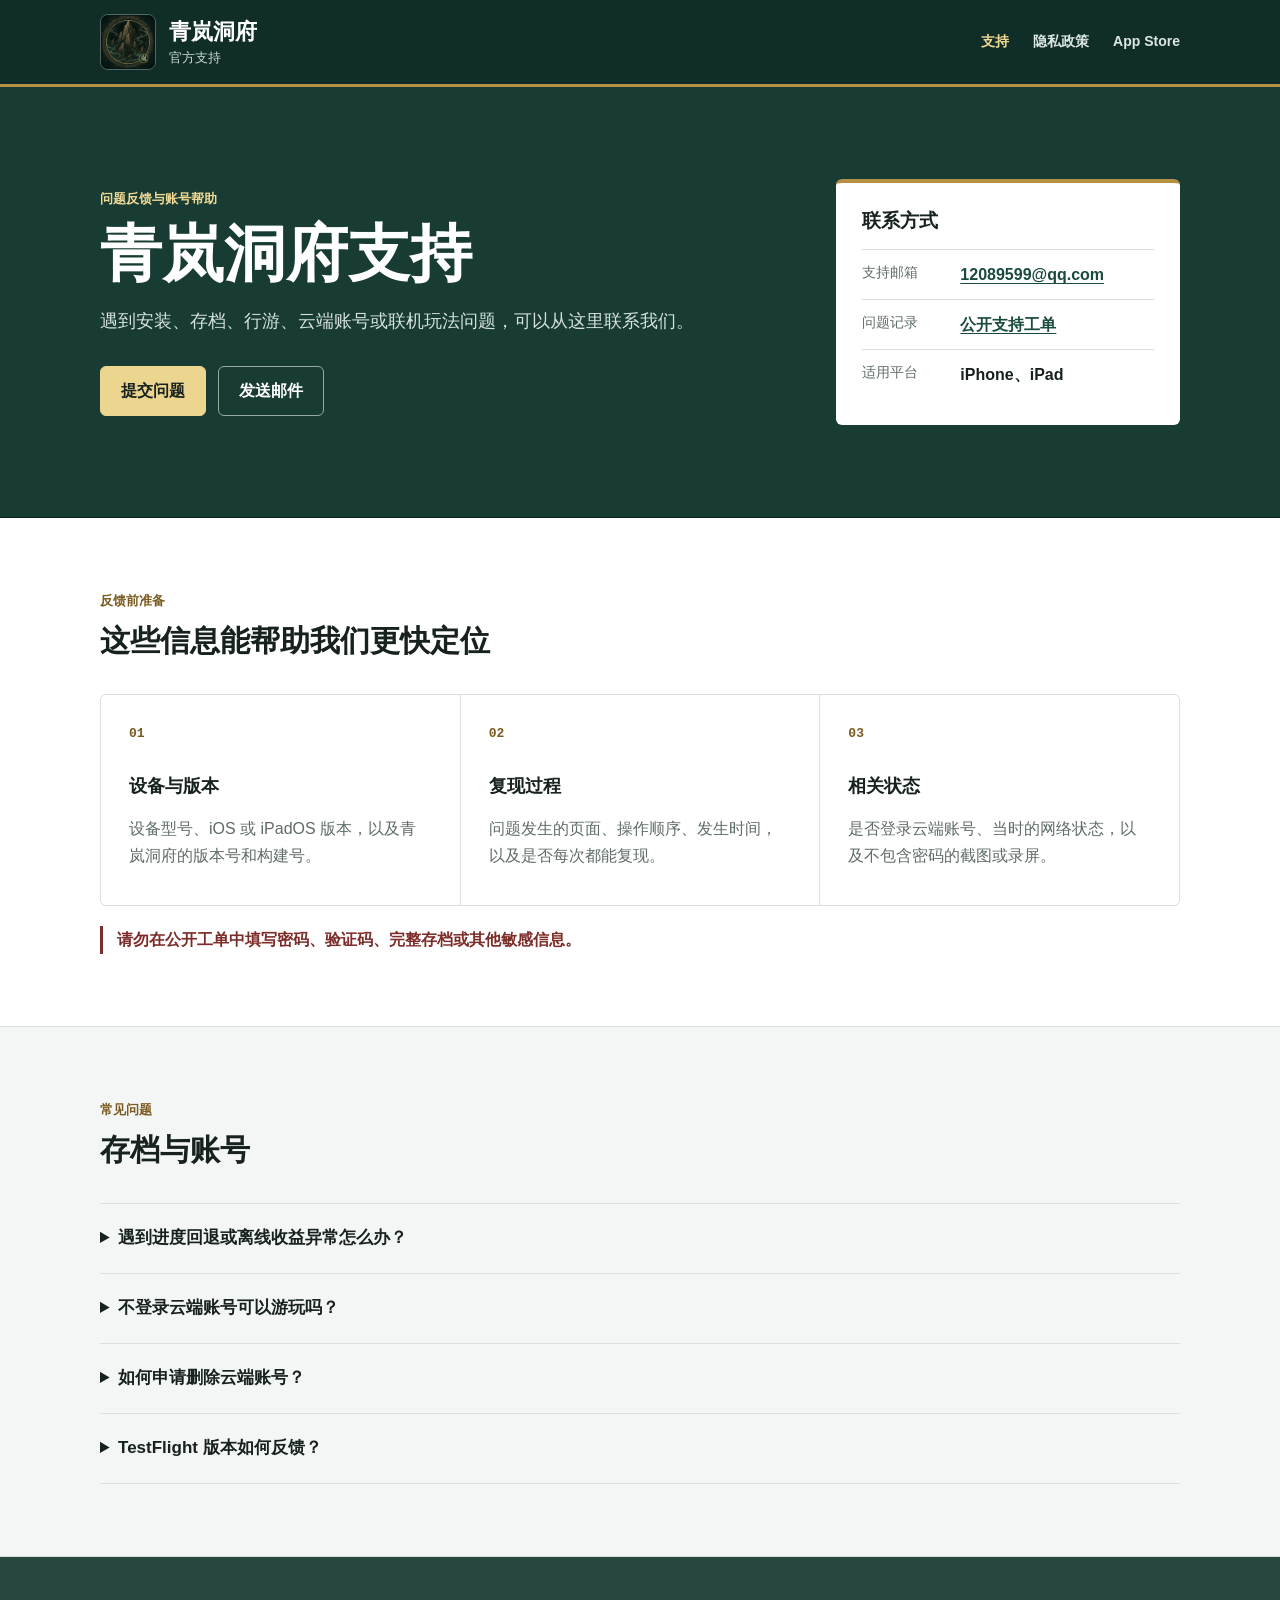
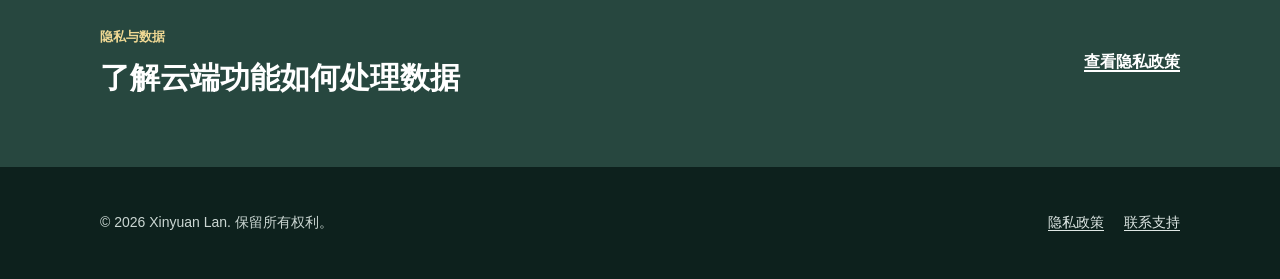
==== index.html @ 99aac1f6 "Publish Qinglan Cave support site" ====
<!DOCTYPE html>
<html lang="zh-CN">
  <head>
    <meta charset="utf-8">
    <meta name="viewport" content="width=device-width, initial-scale=1">
    <meta name="theme-color" content="#102d28">
    <meta
      name="description"
      content="青岚洞府官方支持：问题反馈、账号删除、存档与云端功能帮助。"
    >
    <meta property="og:title" content="青岚洞府支持">
    <meta
      property="og:description"
      content="青岚洞府官方支持、问题反馈与隐私政策。"
    >
    <meta property="og:type" content="website">
    <meta
      property="og:url"
      content="https://12089599-hash.github.io/qinglan-support/"
    >
    <meta
      property="og:image"
      content="https://12089599-hash.github.io/qinglan-support/assets/app-icon.png"
    >
    <link rel="canonical" href="https://12089599-hash.github.io/qinglan-support/">
    <link rel="icon" href="assets/app-icon.png">
    <link rel="apple-touch-icon" href="assets/apple-touch-icon.png">
    <link rel="stylesheet" href="styles.css">
    <title>青岚洞府支持</title>
  </head>
  <body>
    <header class="site-header">
      <div class="shell header-inner">
        <a class="brand" href="./" aria-label="青岚洞府支持首页">
          <img src="assets/app-icon.png" alt="" width="56" height="56">
          <span>
            <strong>青岚洞府</strong>
            <small>官方支持</small>
          </span>
        </a>
        <nav aria-label="主要导航">
          <a aria-current="page" href="./">支持</a>
          <a href="privacy/">隐私政策</a>
          <a href="https://apps.apple.com/cn/app/id6768583630">App Store</a>
        </nav>
      </div>
    </header>

    <main>
      <section class="intro-band">
        <div class="shell intro-grid">
          <div>
            <p class="eyebrow">问题反馈与账号帮助</p>
            <h1>青岚洞府支持</h1>
            <p class="lead">
              遇到安装、存档、行游、云端账号或联机玩法问题，可以从这里联系我们。
            </p>
            <div class="actions">
              <a
                class="button button-primary"
                href="https://github.com/12089599-hash/qinglan-support/issues/new/choose"
              >提交问题</a>
              <a class="button button-secondary" href="mailto:12089599@qq.com">发送邮件</a>
            </div>
          </div>
          <aside class="contact-panel" aria-labelledby="contact-title">
            <h2 id="contact-title">联系方式</h2>
            <dl>
              <div>
                <dt>支持邮箱</dt>
                <dd><a href="mailto:12089599@qq.com">12089599@qq.com</a></dd>
              </div>
              <div>
                <dt>问题记录</dt>
                <dd>
                  <a href="https://github.com/12089599-hash/qinglan-support/issues">
                    公开支持工单
                  </a>
                </dd>
              </div>
              <div>
                <dt>适用平台</dt>
                <dd>iPhone、iPad</dd>
              </div>
            </dl>
          </aside>
        </div>
      </section>

      <section class="content-band" aria-labelledby="report-title">
        <div class="shell">
          <div class="section-heading">
            <p class="eyebrow">反馈前准备</p>
            <h2 id="report-title">这些信息能帮助我们更快定位</h2>
          </div>
          <div class="detail-grid">
            <article>
              <span class="step">01</span>
              <h3>设备与版本</h3>
              <p>设备型号、iOS 或 iPadOS 版本，以及青岚洞府的版本号和构建号。</p>
            </article>
            <article>
              <span class="step">02</span>
              <h3>复现过程</h3>
              <p>问题发生的页面、操作顺序、发生时间，以及是否每次都能复现。</p>
            </article>
            <article>
              <span class="step">03</span>
              <h3>相关状态</h3>
              <p>是否登录云端账号、当时的网络状态，以及不包含密码的截图或录屏。</p>
            </article>
          </div>
          <p class="security-note">
            请勿在公开工单中填写密码、验证码、完整存档或其他敏感信息。
          </p>
        </div>
      </section>

      <section class="content-band content-band-muted" aria-labelledby="common-title">
        <div class="shell">
          <div class="section-heading">
            <p class="eyebrow">常见问题</p>
            <h2 id="common-title">存档与账号</h2>
          </div>
          <div class="faq-list">
            <details>
              <summary>遇到进度回退或离线收益异常怎么办？</summary>
              <p>
                暂时不要卸载 App，也不要反复覆盖云端存档。记录问题发生时间、最后一次正常进度和是否登录云端账号，然后通过支持工单联系我们。
              </p>
            </details>
            <details>
              <summary>不登录云端账号可以游玩吗？</summary>
              <p>
                可以。核心玩法支持本地游玩；云端账号用于备份、恢复、排行榜、问剑及其他在线功能。
              </p>
            </details>
            <details>
              <summary>如何申请删除云端账号？</summary>
              <p>
                可以在游戏内“山门 / 日志”的云端账号区域提交删除申请，也可以使用注册邮箱联系支持邮箱。我们会核验请求并处理账号及相关云端数据。
              </p>
            </details>
            <details>
              <summary>TestFlight 版本如何反馈？</summary>
              <p>
                请在反馈中注明 TestFlight 构建号。可以使用 TestFlight 自带反馈入口，也可以提交公开支持工单；涉及账号信息时请改用支持邮箱。
              </p>
            </details>
          </div>
        </div>
      </section>

      <section class="policy-band">
        <div class="shell policy-row">
          <div>
            <p class="eyebrow">隐私与数据</p>
            <h2>了解云端功能如何处理数据</h2>
          </div>
          <a class="text-link" href="privacy/">查看隐私政策</a>
        </div>
      </section>
    </main>

    <footer>
      <div class="shell footer-inner">
        <p>© 2026 Xinyuan Lan. 保留所有权利。</p>
        <div>
          <a href="privacy/">隐私政策</a>
          <a href="mailto:12089599@qq.com">联系支持</a>
        </div>
      </div>
    </footer>
  </body>
</html>
---- styles.css ----
:root {
  color-scheme: light;
  --ink: #17221f;
  --muted: #5f6c68;
  --forest: #102d28;
  --forest-light: #1b4a40;
  --gold: #b69043;
  --gold-dark: #7a5a1f;
  --paper: #ffffff;
  --wash: #f4f6f5;
  --line: #d9e0dd;
  --warning: #7d2d29;
  --max-width: 1080px;
  font-family:
    -apple-system, BlinkMacSystemFont, "Segoe UI", "PingFang SC",
    "Hiragino Sans GB", "Microsoft YaHei", sans-serif;
}

* {
  box-sizing: border-box;
}

html {
  background: var(--paper);
  scroll-behavior: smooth;
}

body {
  margin: 0;
  color: var(--ink);
  background: var(--paper);
  font-size: 16px;
  line-height: 1.7;
  letter-spacing: 0;
}

img {
  display: block;
  max-width: 100%;
}

a {
  color: var(--forest-light);
  text-underline-offset: 3px;
}

a:hover {
  color: var(--gold-dark);
}

.shell {
  width: min(calc(100% - 40px), var(--max-width));
  margin-inline: auto;
}

.site-header {
  color: #fff;
  background: var(--forest);
  border-bottom: 3px solid var(--gold);
}

.header-inner {
  min-height: 84px;
  display: flex;
  align-items: center;
  justify-content: space-between;
  gap: 28px;
}

.brand {
  display: inline-flex;
  align-items: center;
  gap: 13px;
  color: #fff;
  text-decoration: none;
}

.brand:hover {
  color: #fff;
}

.brand img {
  width: 56px;
  height: 56px;
  border: 1px solid rgba(255, 255, 255, 0.28);
  border-radius: 8px;
}

.brand span {
  display: grid;
  line-height: 1.25;
}

.brand strong {
  font-family: "Songti SC", "STSong", "SimSun", serif;
  font-size: 22px;
  font-weight: 700;
}

.brand small {
  margin-top: 4px;
  color: #cad8d3;
  font-size: 13px;
}

nav {
  display: flex;
  align-items: center;
  gap: 24px;
}

nav a {
  color: #dce7e3;
  font-size: 14px;
  font-weight: 600;
  text-decoration: none;
}

nav a:hover,
nav a[aria-current="page"] {
  color: #f0d994;
}

.intro-band {
  color: #fff;
  background: #183c34;
  border-bottom: 1px solid #0c211d;
}

.intro-grid {
  min-height: 430px;
  display: grid;
  grid-template-columns: minmax(0, 1.45fr) minmax(290px, 0.75fr);
  align-items: center;
  gap: 72px;
  padding-block: 66px;
}

.eyebrow {
  margin: 0 0 10px;
  color: var(--gold-dark);
  font-size: 13px;
  font-weight: 700;
  text-transform: uppercase;
}

.intro-band .eyebrow,
.legal-summary .eyebrow {
  color: #f0d994;
}

h1,
h2,
h3,
p {
  overflow-wrap: anywhere;
}

h1,
h2,
h3 {
  margin-top: 0;
  letter-spacing: 0;
}

h1,
h2 {
  font-family: "Songti SC", "STSong", "SimSun", serif;
}

h1 {
  margin-bottom: 16px;
  font-size: clamp(38px, 6vw, 62px);
  line-height: 1.12;
}

h2 {
  margin-bottom: 14px;
  font-size: 30px;
  line-height: 1.28;
}

h3 {
  margin-bottom: 8px;
  font-size: 18px;
  line-height: 1.4;
}

.lead {
  max-width: 660px;
  margin: 0;
  color: #d7e2de;
  font-size: 18px;
}

.actions {
  display: flex;
  flex-wrap: wrap;
  gap: 12px;
  margin-top: 30px;
}

.button {
  min-height: 46px;
  display: inline-flex;
  align-items: center;
  justify-content: center;
  padding: 10px 20px;
  border: 1px solid transparent;
  border-radius: 6px;
  font-weight: 700;
  text-decoration: none;
}

.button-primary {
  color: #17221f;
  background: #ebd58f;
  border-color: #ebd58f;
}

.button-primary:hover {
  color: #17221f;
  background: #f4e4ad;
}

.button-secondary {
  color: #fff;
  background: transparent;
  border-color: #92aaa2;
}

.button-secondary:hover {
  color: #f0d994;
  border-color: #f0d994;
}

.contact-panel {
  padding: 26px;
  color: var(--ink);
  background: var(--paper);
  border-top: 4px solid var(--gold);
  border-radius: 6px;
}

.contact-panel h2 {
  margin-bottom: 16px;
  font-family: inherit;
  font-size: 19px;
}

.contact-panel dl {
  margin: 0;
}

.contact-panel dl div {
  display: grid;
  grid-template-columns: 88px minmax(0, 1fr);
  gap: 10px;
  padding-block: 11px;
  border-top: 1px solid var(--line);
}

.contact-panel dt {
  color: var(--muted);
  font-size: 14px;
}

.contact-panel dd {
  margin: 0;
  font-weight: 600;
}

.content-band {
  padding-block: 72px;
}

.content-band-muted {
  background: var(--wash);
  border-block: 1px solid var(--line);
}

.section-heading {
  max-width: 700px;
  margin-bottom: 34px;
}

.detail-grid {
  display: grid;
  grid-template-columns: repeat(3, minmax(0, 1fr));
  gap: 1px;
  overflow: hidden;
  background: var(--line);
  border: 1px solid var(--line);
  border-radius: 6px;
}

.detail-grid article {
  min-height: 210px;
  padding: 28px;
  background: var(--paper);
}

.detail-grid p {
  margin-bottom: 0;
  color: var(--muted);
}

.step {
  display: block;
  margin-bottom: 28px;
  color: var(--gold-dark);
  font-family: ui-monospace, "SFMono-Regular", Menlo, monospace;
  font-size: 13px;
  font-weight: 700;
}

.security-note {
  margin: 20px 0 0;
  padding-left: 14px;
  color: var(--warning);
  border-left: 3px solid var(--warning);
  font-weight: 600;
}

.faq-list {
  border-top: 1px solid var(--line);
}

.faq-list details {
  padding-block: 20px;
  border-bottom: 1px solid var(--line);
}

.faq-list summary {
  cursor: pointer;
  font-size: 17px;
  font-weight: 700;
}

.faq-list p {
  max-width: 820px;
  margin: 14px 0 0;
  color: var(--muted);
}

.policy-band {
  color: #fff;
  background: #27473f;
}

.policy-row {
  min-height: 210px;
  display: flex;
  align-items: center;
  justify-content: space-between;
  gap: 32px;
}

.policy-row .eyebrow {
  color: #f0d994;
}

.policy-row h2 {
  margin-bottom: 0;
}

.text-link {
  display: inline-flex;
  align-items: center;
  min-height: 44px;
  color: currentColor;
  font-weight: 700;
  text-decoration-thickness: 2px;
}

.policy-row .text-link {
  flex: 0 0 auto;
  color: #fff;
}

footer {
  color: #cbd7d3;
  background: #0d211d;
}

.footer-inner {
  min-height: 112px;
  display: flex;
  align-items: center;
  justify-content: space-between;
  gap: 24px;
}

.footer-inner p {
  margin: 0;
  font-size: 14px;
}

.footer-inner div {
  display: flex;
  gap: 20px;
}

.footer-inner a {
  color: #dfe8e5;
  font-size: 14px;
}

.legal-main {
  background: var(--wash);
}

.legal-layout {
  display: grid;
  grid-template-columns: 250px minmax(0, 1fr);
  align-items: start;
  gap: 64px;
  padding-block: 64px 88px;
}

.legal-summary {
  position: sticky;
  top: 24px;
  padding: 26px;
  color: #fff;
  background: var(--forest);
  border-radius: 6px;
}

.legal-summary img {
  width: 112px;
  height: 112px;
  margin-bottom: 22px;
  border: 1px solid rgba(255, 255, 255, 0.28);
  border-radius: 8px;
}

.legal-summary h1 {
  margin-bottom: 16px;
  font-size: 30px;
}

.legal-summary p {
  margin: 4px 0;
  color: #cad8d3;
  font-size: 14px;
}

.legal-summary .text-link {
  margin-top: 18px;
  color: #f0d994;
}

.legal-document {
  min-width: 0;
  padding: 40px 48px;
  background: var(--paper);
  border: 1px solid var(--line);
  border-radius: 6px;
}

.legal-intro {
  margin: 0 0 34px;
  padding-bottom: 28px;
  color: #31403c;
  border-bottom: 1px solid var(--line);
  font-size: 18px;
}

.legal-document section + section {
  margin-top: 38px;
}

.legal-document h2 {
  margin-bottom: 16px;
  font-family: inherit;
  font-size: 23px;
}

.legal-document h3 {
  margin: 20px 0 6px;
  font-size: 16px;
}

.legal-document p,
.legal-document li {
  color: #46534f;
}

.legal-document ul {
  margin: 0;
  padding-left: 22px;
}

.not-found {
  min-height: calc(100vh - 199px);
  display: grid;
  place-items: center;
  padding-block: 80px;
}

.not-found-inner {
  max-width: 620px;
  text-align: center;
}

.not-found img {
  width: 120px;
  height: 120px;
  margin: 0 auto 24px;
  border-radius: 8px;
}

.not-found h1 {
  color: var(--forest);
  font-size: 40px;
}

.not-found .actions {
  justify-content: center;
}

.not-found .button-secondary {
  color: var(--forest);
  border-color: var(--forest);
}

@media (max-width: 760px) {
  .shell {
    width: min(calc(100% - 28px), var(--max-width));
  }

  .header-inner {
    min-height: 76px;
    align-items: flex-start;
    flex-direction: column;
    gap: 12px;
    padding-block: 12px 14px;
  }

  .brand img {
    width: 48px;
    height: 48px;
  }

  .brand strong {
    font-size: 19px;
  }

  nav {
    width: 100%;
    gap: 18px;
    overflow-x: auto;
    padding-bottom: 2px;
  }

  nav a {
    flex: 0 0 auto;
  }

  .intro-grid {
    min-height: 0;
    grid-template-columns: 1fr;
    gap: 40px;
    padding-block: 48px;
  }

  h1 {
    font-size: 42px;
  }

  h2 {
    font-size: 26px;
  }

  .lead {
    font-size: 17px;
  }

  .contact-panel {
    padding: 22px;
  }

  .content-band {
    padding-block: 54px;
  }

  .detail-grid {
    grid-template-columns: 1fr;
  }

  .detail-grid article {
    min-height: 0;
    padding: 24px;
  }

  .step {
    margin-bottom: 18px;
  }

  .policy-row,
  .footer-inner {
    align-items: flex-start;
    flex-direction: column;
    justify-content: center;
    padding-block: 34px;
  }

  .legal-layout {
    grid-template-columns: 1fr;
    gap: 24px;
    padding-block: 32px 54px;
  }

  .legal-summary {
    position: static;
    display: grid;
    grid-template-columns: 72px minmax(0, 1fr);
    column-gap: 18px;
    align-items: center;
  }

  .legal-summary img {
    width: 72px;
    height: 72px;
    grid-row: 1 / span 5;
    margin: 0;
  }

  .legal-summary .eyebrow,
  .legal-summary h1,
  .legal-summary p,
  .legal-summary .text-link {
    grid-column: 2;
  }

  .legal-summary h1 {
    margin-bottom: 8px;
    font-size: 26px;
  }

  .legal-summary .text-link {
    margin-top: 10px;
  }

  .legal-document {
    padding: 28px 22px;
  }
}

@media (prefers-reduced-motion: reduce) {
  html {
    scroll-behavior: auto;
  }
}
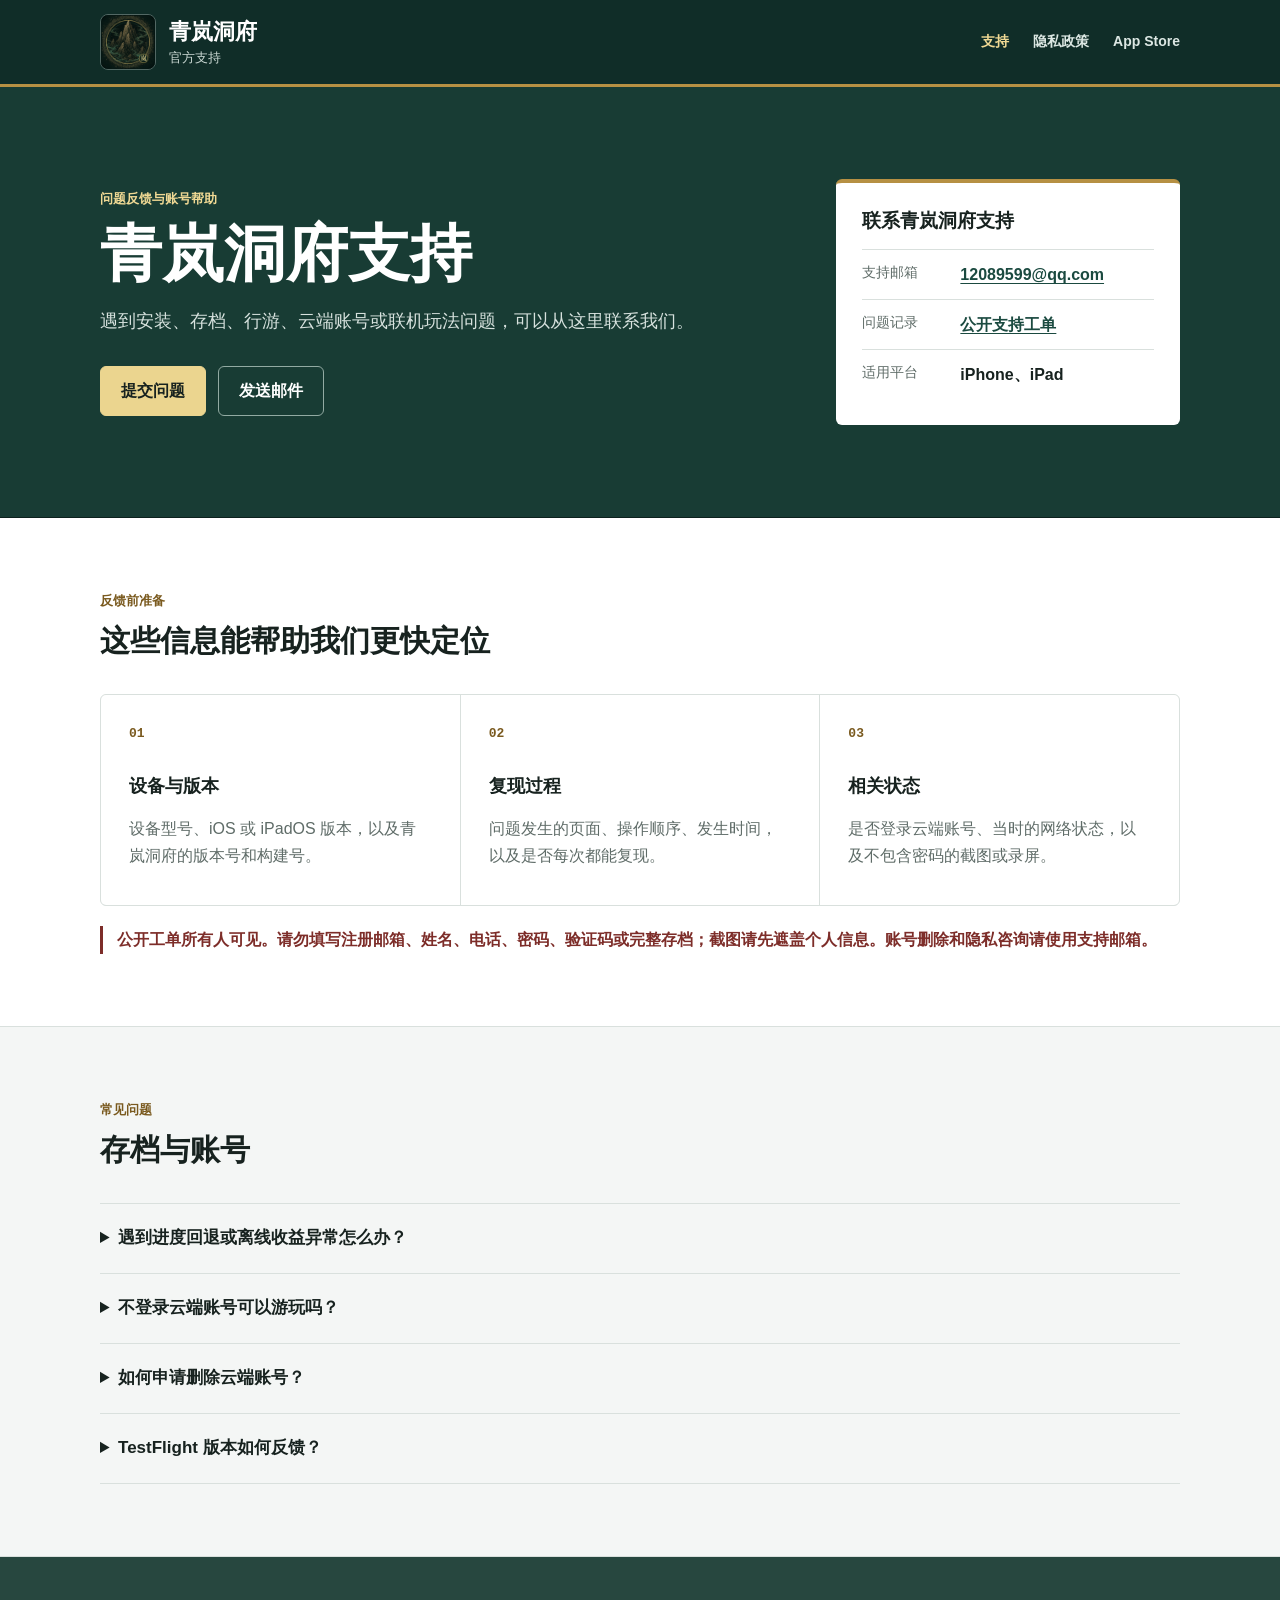
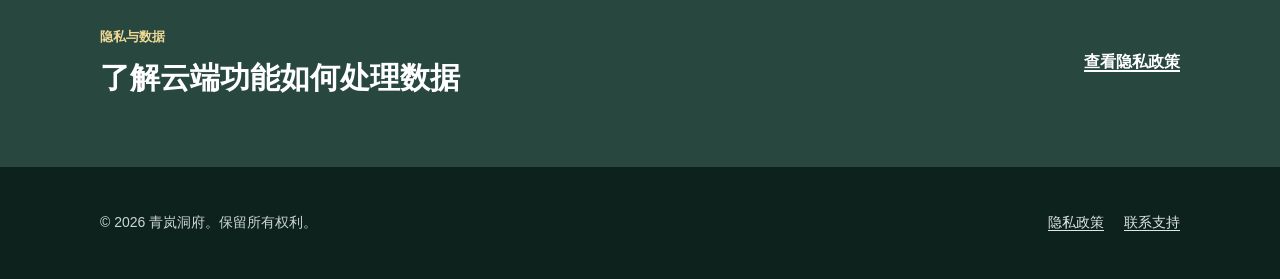
==== commit 8e0b726c: "Use Qinglan branding and preserve private support channels" ====
--- a/index.html
+++ b/index.html
@@ -63,8 +63,8 @@
               <a class="button button-secondary" href="mailto:12089599@qq.com">发送邮件</a>
             </div>
           </div>
-          <aside class="contact-panel" aria-labelledby="contact-title">
-            <h2 id="contact-title">联系方式</h2>
+          <aside class="contact-panel" id="contact" aria-labelledby="contact-title">
+            <h2 id="contact-title">联系青岚洞府支持</h2>
             <dl>
               <div>
                 <dt>支持邮箱</dt>
@@ -111,7 +111,7 @@
             </article>
           </div>
           <p class="security-note">
-            请勿在公开工单中填写密码、验证码、完整存档或其他敏感信息。
+            公开工单所有人可见。请勿填写注册邮箱、姓名、电话、密码、验证码或完整存档；截图请先遮盖个人信息。账号删除和隐私咨询请使用支持邮箱。
           </p>
         </div>
       </section>
@@ -138,7 +138,8 @@
             <details>
               <summary>如何申请删除云端账号？</summary>
               <p>
-                可以在游戏内“山门 / 日志”的云端账号区域提交删除申请，也可以使用注册邮箱联系支持邮箱。我们会核验请求并处理账号及相关云端数据。
+                可以在游戏内“山门 / 日志”的云端账号区域提交删除申请，也可以使用注册邮箱联系
+                <a href="mailto:12089599@qq.com">支持邮箱</a>。我们会核验请求并处理账号及相关云端数据。请勿在公开工单中提交账号删除申请，也不要发送密码或验证码。
               </p>
             </details>
             <details>
@@ -164,7 +165,7 @@
 
     <footer>
       <div class="shell footer-inner">
-        <p>© 2026 Xinyuan Lan. 保留所有权利。</p>
+        <p>© 2026 青岚洞府。保留所有权利。</p>
         <div>
           <a href="privacy/">隐私政策</a>
           <a href="mailto:12089599@qq.com">联系支持</a>
